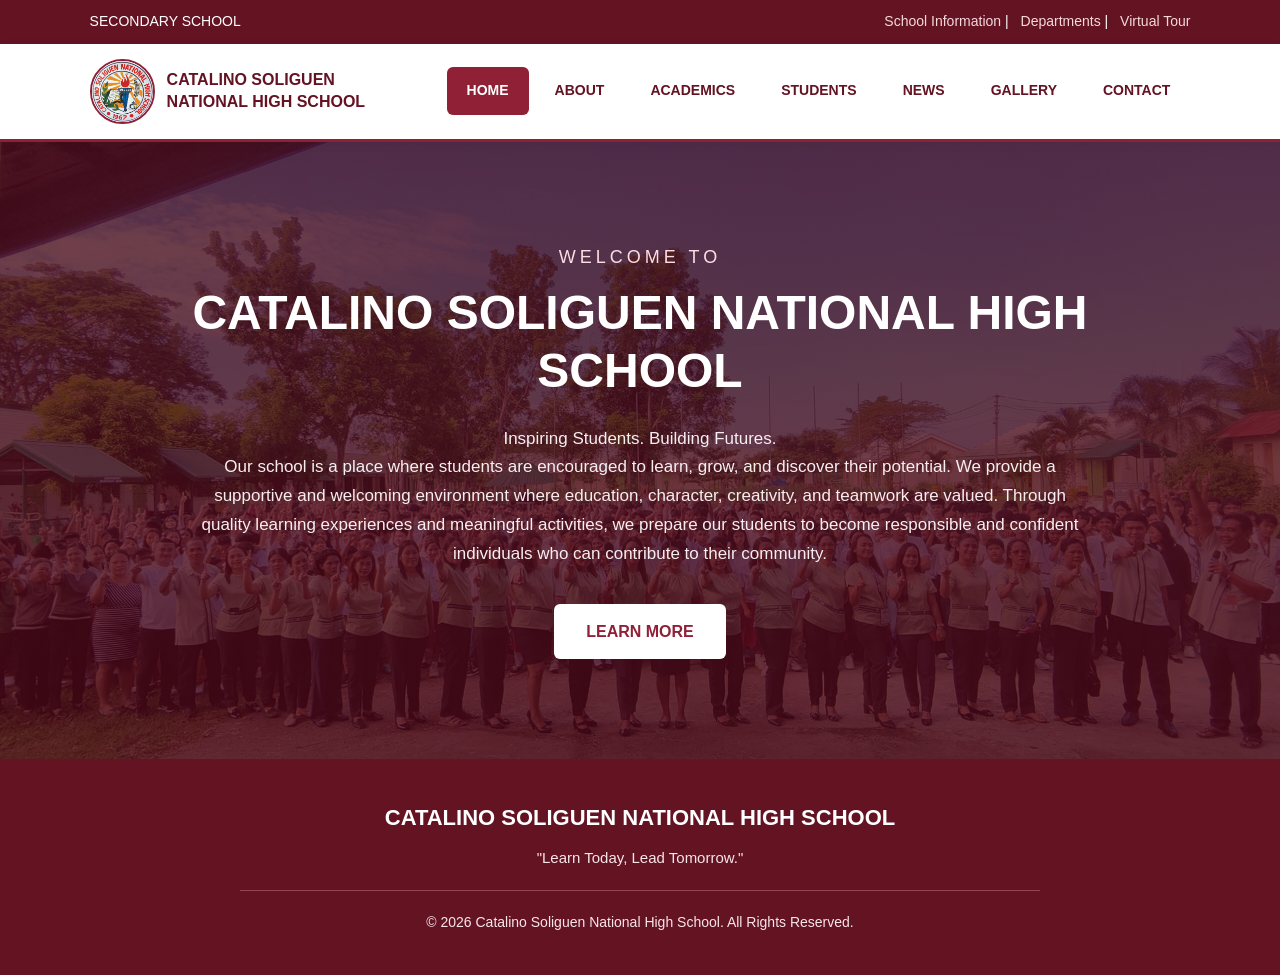
==== index.html @ 2199686e "Add files via upload" ====
<!DOCTYPE html>
<html>
<head>
    <title>Home - Catalino Soliguen National High School</title>
    <link rel="stylesheet" href="style4.css">
</head>
<body>
<div class="top-bar">
    <span>SECONDARY SCHOOL</span>
    <span class="top-links">
        <a href="#">School Information</a> | <a href="#">Departments</a> | <a href="#">Virtual Tour</a>
    </span>
</div>
<header>
    <div class="logo">
        <img src="mylogo.jpg" alt="School Logo">
        <div class="logo-text">CATALINO SOLIGUEN<br>NATIONAL HIGH SCHOOL</div>
    </div>
    <nav>
        <a href="index.html" class="active">HOME</a>
        <a href="about.html">ABOUT</a>
        <a href="academics.html">ACADEMICS</a>
        <a href="students.html">STUDENTS</a>
        <a href="news.html">NEWS</a>
        <a href="gallery.html">GALLERY</a>
        <a href="contact.html">CONTACT</a>
    </nav>
</header>
<section class="hero">
    <div class="hero-content">
        <p class="hero-small">WELCOME TO</p>
        <h2>CATALINO SOLIGUEN NATIONAL HIGH SCHOOL</h2>
        <p class="hero-text">
            Inspiring Students. Building Futures.<br>
            Our school is a place where students are encouraged to learn, grow, and discover their potential.
            We provide a supportive and welcoming environment where education, character, creativity, and teamwork are valued.
            Through quality learning experiences and meaningful activities, we prepare our students to become responsible and
            confident individuals who can contribute to their community.
        </p>
        <div class="hero-buttons">
            <a href="about.html">LEARN MORE</a>
        </div>
    </div>
</section>
<footer>
    <h2>CATALINO SOLIGUEN NATIONAL HIGH SCHOOL</h2>
    <p>"Learn Today, Lead Tomorrow."</p>
    <hr>
    <p class="copyright">© 2026 Catalino Soliguen National High School. All Rights Reserved.</p>
</footer>
</body>
</html>
---- style4.css ----
/* ==========================================
   CATALINO SOLIGUEN NATIONAL HIGH SCHOOL
   PROFESSIONAL WEBSITE STYLES
   ========================================== */

/* ------------------------------------------
   1. GLOBAL RESETS & BASE STYLES
   ------------------------------------------ */
* {
    margin: 0;
    padding: 0;
    box-sizing: border-box;
}

html {
    scroll-behavior: smooth;
}

body {
    font-family: 'Segoe UI', Roboto, Arial, sans-serif;
    background: #f9f6f7;
    color: #333;
    line-height: 1.7;
}

a {
    text-decoration: none;
}

img {
    max-width: 100%;
    height: auto;
}

/* ------------------------------------------
   2. TOP BAR
   ------------------------------------------ */
.top-bar {
    background: #641323;
    color: #fff;
    padding: 10px 7%;
    display: flex;
    justify-content: space-between;
    align-items: center;
    font-size: 14px;
}

.top-links a {
    color: #f5d9dd;
    margin-left: 8px;
}

.top-links a:hover {
    color: #fff;
    text-decoration: underline;
}

/* ------------------------------------------
   3. HEADER & LOGO
   ------------------------------------------ */
header {
    background: #fff;
    padding: 15px 7%;
    display: flex;
    justify-content: space-between;
    align-items: center;
    border-bottom: 3px solid #8f2035;
    box-shadow: 0 2px 10px rgba(0,0,0,0.06);
    position: sticky;
    top: 0;
    z-index: 100;
}

.logo {
    display: flex;
    align-items: center;
    gap: 12px;
}

.logo img {
    width: 65px;
    height: 65px;
    border-radius: 50%;
    border: 2px solid #8f2035;
    object-fit: cover;
}

.logo-text {
    color: #641323;
    font-size: 16px;
    font-weight: 700;
    line-height: 1.4;
}

/* ------------------------------------------
   4. NAVIGATION — UNIFORM BUTTONS
   ------------------------------------------ */
nav {
    display: flex;
    gap: 6px;
    flex-wrap: wrap;
}

nav a {
    padding: 12px 20px;
    font-size: 14px;
    font-weight: 600;
    color: #641323;
    border-radius: 6px;
    transition: all 0.25s ease;
    white-space: nowrap;
}

nav a:hover {
    background: #f8e6e9;
    color: #641323;
}

nav a.active {
    background: #8f2035;
    color: #fff;
}

nav a.active:hover {
    background: #641323;
}

/* ------------------------------------------
   5. HOME HERO SECTION
   ------------------------------------------ */
.hero {
    background: linear-gradient(rgba(75, 8, 23, 0.78), rgba(75, 8, 23, 0.78)), url("school.jpg");
    background-size: cover;
    background-position: center;
    padding: 100px 7%;
    min-height: 600px;
    display: flex;
    align-items: center;
    justify-content: center;
    text-align: center;
    color: #fff;
}

.hero-content {
    max-width: 900px;
}

.hero-small {
    font-size: 18px;
    letter-spacing: 4px;
    color: #fcdde1;
    margin-bottom: 12px;
}

.hero h2 {
    font-size: 48px;
    line-height: 1.2;
    margin-bottom: 25px;
}

.hero-text {
    font-size: 17px;
    color: #f8eef0;
    margin-bottom: 35px;
}

.hero-buttons a {
    display: inline-block;
    padding: 14px 32px;
    background: #fff;
    color: #8f2035;
    font-weight: 700;
    border-radius: 6px;
    transition: all 0.3s ease;
}

.hero-buttons a:hover {
    background: #f8e6e9;
    transform: translateY(-3px);
    box-shadow: 0 6px 18px rgba(0,0,0,0.15);
}

/* ------------------------------------------
   6. PAGE BANNER — ALL PAGES IDENTICAL
   ------------------------------------------ */
.page-banner {
    background: #8f2035;
    color: #fff;
    padding: 60px 20px;
    min-height: 200px;
    display: flex;
    flex-direction: column;
    justify-content: center;
    align-items: center;
    text-align: center;
}

.page-banner h1 {
    font-size: 44px;
    margin-bottom: 8px;
}

.page-banner h2 {
    font-size: 32px;
    margin-bottom: 8px;
}

.page-banner p {
    font-size: 17px;
    color: #fce8eb;
}

/* ------------------------------------------
   7. PAGE CONTENT CONTAINER
   ------------------------------------------ */
.page-container {
    max-width: 1200px;
    margin: 0 auto;
    padding: 60px 30px;
}

/* ------------------------------------------
   8. CARDS — UNIFORM STYLE
   ------------------------------------------ */
.card {
    background: #fff;
    padding: 30px;
    border-radius: 12px;
    border-top: 5px solid #8f2035;
    box-shadow: 0 6px 18px rgba(0,0,0,0.06);
    transition: transform 0.3s ease, box-shadow 0.3s ease;
}

.card:hover {
    transform: translateY(-6px);
    box-shadow: 0 12px 30px rgba(0,0,0,0.10);
}

.card h3 {
    color: #641323;
    font-size: 20px;
    margin-bottom: 12px;
}

.card h5 {
    color: #888;
    font-size: 14px;
    font-weight: 500;
    margin-bottom: 10px;
}

.card p {
    color: #555;
    font-size: 15px;
    line-height: 1.8;
}

/* ------------------------------------------
   9. GRID LAYOUTS
   ------------------------------------------ */
.grid-3 {
    display: grid;
    grid-template-columns: repeat(3, 1fr);
    gap: 25px;
}

.grid-2 {
    display: grid;
    grid-template-columns: repeat(2, 1fr);
    gap: 30px;
}

/* ------------------------------------------
   10. STUDENTS PAGE
   ------------------------------------------ */
.program-card {
    background: #fff;
    padding: 40px 25px;
    border-radius: 12px;
    text-align: center;
    border-top: 5px solid #8f2035;
    box-shadow: 0 6px 18px rgba(0,0,0,0.06);
    transition: all 0.3s ease;
}

.program-card:hover {
    transform: translateY(-8px);
    box-shadow: 0 14px 32px rgba(0,0,0,0.10);
}

.program-icon {
    width: 80px;
    height: 80px;
    background: #f8e6e9;
    border-radius: 50%;
    display: flex;
    align-items: center;
    justify-content: center;
    font-size: 36px;
    margin: 0 auto 20px;
}

.program-card h3 {
    color: #641323;
    font-size: 18px;
    margin-bottom: 10px;
}

.program-card p {
    color: #555;
    font-size: 14px;
    line-height: 1.7;
}

/* ------------------------------------------
   11. ABOUT PAGE
   ------------------------------------------ */
.about-intro {
    text-align: center;
    max-width: 800px;
    margin: 0 auto 50px;
}

.about-intro h2 {
    color: #641323;
    font-size: 32px;
    margin-bottom: 15px;
}

.about-intro p {
    font-size: 16px;
    color: #555;
    line-height: 1.8;
}

.about-card .about-icon {
    font-size: 40px;
    margin-bottom: 15px;
}

.values-section {
    text-align: center;
    margin-top: 60px;
}

.values-section h2 {
    color: #641323;
    font-size: 30px;
    margin-bottom: 25px;
}

.values {
    display: flex;
    justify-content: center;
    flex-wrap: wrap;
    gap: 12px;
}

.values span {
    background: #8f2035;
    color: #fff;
    padding: 12px 24px;
    border-radius: 30px;
    font-size: 14px;
    font-weight: 600;
    transition: all 0.25s ease;
}

.values span:hover {
    background: #641323;
    transform: translateY(-3px);
}

/* ------------------------------------------
   12. CONTACT PAGE
   ------------------------------------------ */
.contact-info h2,
.contact-form h2 {
    color: #641323;
    font-size: 24px;
    margin-bottom: 25px;
}

.contact-item {
    padding: 18px 0;
    border-bottom: 1px solid #eee;
}

.contact-item:last-child {
    border-bottom: none;
}

.contact-item strong {
    display: block;
    color: #641323;
    font-size: 16px;
    margin-bottom: 5px;
}

.contact-item p {
    color: #555;
}

.contact-form form {
    display: grid;
    grid-template-columns: 1fr 1fr;
    gap: 15px;
}

.contact-form label {
    color: #444;
    font-size: 14px;
    font-weight: 600;
}

.contact-form input,
.contact-form textarea {
    width: 100%;
    padding: 13px;
    border: 1px solid #ddd;
    border-radius: 6px;
    font-size: 15px;
    outline: none;
}

.contact-form input:focus,
.contact-form textarea:focus {
    border-color: #8f2035;
    box-shadow: 0 0 0 3px #f8e6e9;
}

.contact-form textarea {
    min-height: 150px;
    resize: vertical;
}

.full-width {
    grid-column: 1 / -1;
}

.contact-form button {
    grid-column: 1 / -1;
    padding: 14px;
    background: #8f2035;
    color: #fff;
    border: none;
    border-radius: 6px;
    font-size: 15px;
    font-weight: 700;
    cursor: pointer;
    transition: all 0.25s ease;
}

.contact-form button:hover {
    background: #641323;
    transform: translateY(-2px);
}

/* ------------------------------------------
   13. MAP SECTION
   ------------------------------------------ */
.map-section {
    max-width: 1200px;
    margin: 0 auto 60px;
    padding: 0 30px;
}

.map-section h2 {
    color: #641323;
    text-align: center;
    font-size: 28px;
    margin-bottom: 20px;
}

.map-placeholder {
    min-height: 250px;
    background: #f1f1f1;
    border-radius: 12px;
    display: flex;
    flex-direction: column;
    align-items: center;
    justify-content: center;
    color: #8f2035;
    font-size: 40px;
}

.map-placeholder p {
    font-size: 16px;
    font-weight: 600;
    margin-top: 8px;
}

.map-placeholder small {
    font-size: 13px;
    color: #777;
}

/* ------------------------------------------
   14. GALLERY PAGE
   ------------------------------------------ */
.gallery-page h2 {
    text-align: center;
    color: #641323;
    font-size: 32px;
    margin-bottom: 30px;
}

.gallery-page h3 {
    text-align: center;
    color: #641323;
    font-size: 20px;
    margin: 40px 0 20px;
}

.gallery-grid {
    display: grid;
    grid-template-columns: repeat(3, 1fr);
    gap: 20px;
}

.gallery-item {
    border-radius: 10px;
    overflow: hidden;
    box-shadow: 0 4px 12px rgba(0,0,0,0.08);
    transition: transform 0.3s ease;
}

.gallery-item:hover {
    transform: translateY(-5px);
}

.gallery-item img {
    width: 100%;
    height: 220px;
    object-fit: cover;
    display: block;
}

/* ------------------------------------------
   15. FOOTER
   ------------------------------------------ */
footer {
    background: #641323;
    color: #fff;
    padding: 40px 20px;
    text-align: center;
}

footer h2 {
    font-size: 22px;
    margin-bottom: 8px;
}

footer p {
    color: #f8e6e9;
    font-size: 15px;
}

footer hr {
    max-width: 800px;
    margin: 20px auto;
    border: none;
    border-top: 1px solid #994455;
}

footer .copyright {
    font-size: 14px;
    margin-top: 10px;
}

/* ------------------------------------------
   16. RESPONSIVE DESIGN
   ------------------------------------------ */
@media (max-width: 1000px) {
    header {
        flex-direction: column;
        gap: 15px;
        padding: 15px;
    }
    .grid-3, .gallery-grid {
        grid-template-columns: repeat(2, 1fr);
    }
    .grid-2 {
        grid-template-columns: 1fr;
    }
}

@media (max-width: 650px) {
    .top-bar {
        flex-direction: column;
        gap: 5px;
        text-align: center;
    }
    .hero h2 {
        font-size: 30px;
    }
    .page-banner h1 {
        font-size: 30px;
    }
    .grid-3, .gallery-grid {
        grid-template-columns: 1fr;
    }
    .contact-form form {
        grid-template-columns: 1fr;
    }
    nav a {
        padding: 10px 14px;
        font-size: 13px;
    }
}
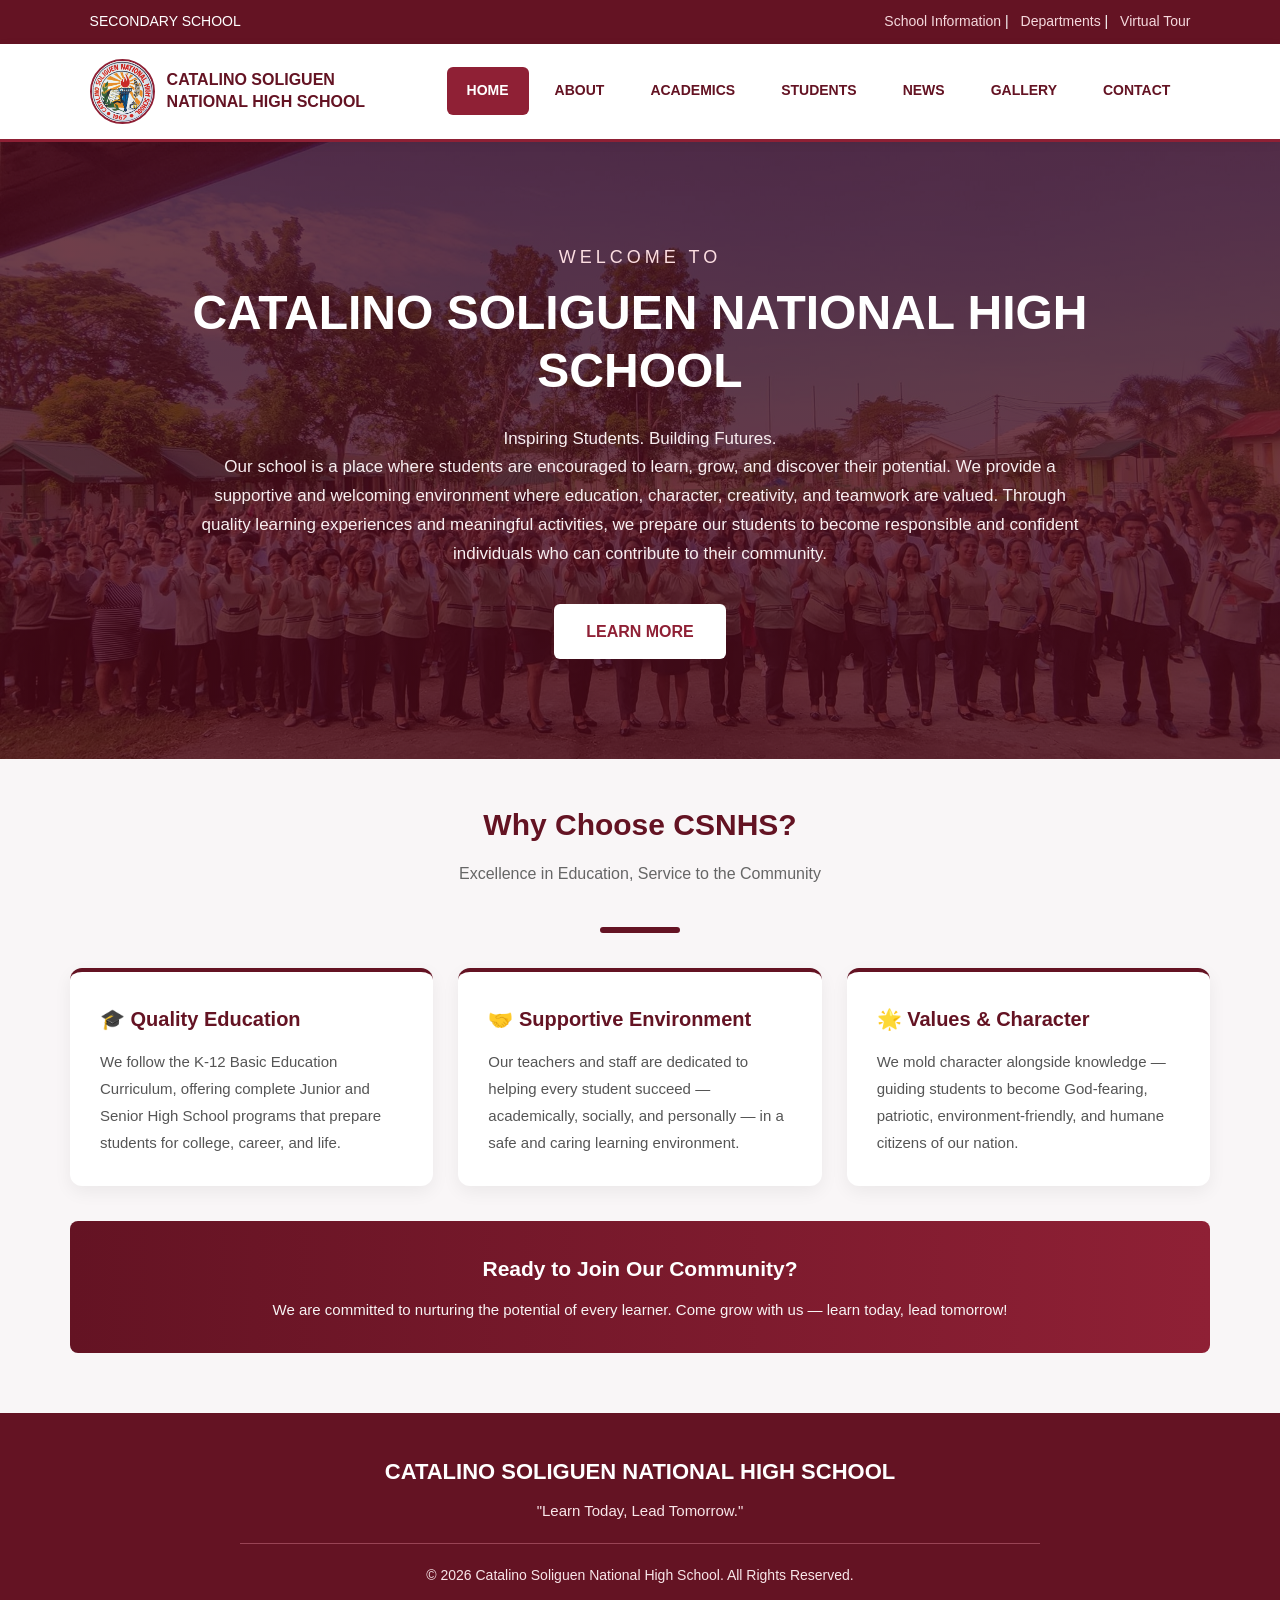
==== commit e403f2b0: "Update index.html" ====
--- a/index.html
+++ b/index.html
@@ -42,6 +42,39 @@
         </div>
     </div>
 </section>
+
+<!-- ✅ NEW SECTION ADDED RIGHT HERE -->
+<section class="page-container" style="padding-top:40px;">
+
+    <h2 style="text-align:center; color:#641323; font-size:30px; margin-bottom:10px;">Why Choose CSNHS?</h2>
+    <p style="text-align:center; color:#666; font-size:16px; margin-bottom:40px;">Excellence in Education, Service to the Community</p>
+    <hr style="width:80px; border:3px solid #641323; margin:0 auto 35px; border-radius:3px;">
+
+    <div style="display:grid; grid-template-columns:repeat(3, 1fr); gap:25px;">
+        <div class="card" style="border-top:4px solid #641323;">
+            <h3 style="color:#641323; margin-top:0;">🎓 Quality Education</h3>
+            <p style="color:#555; line-height:1.8;">We follow the K-12 Basic Education Curriculum, offering complete Junior and Senior High School programs that prepare students for college, career, and life.</p>
+        </div>
+
+        <div class="card" style="border-top:4px solid #641323;">
+            <h3 style="color:#641323; margin-top:0;">🤝 Supportive Environment</h3>
+            <p style="color:#555; line-height:1.8;">Our teachers and staff are dedicated to helping every student succeed — academically, socially, and personally — in a safe and caring learning environment.</p>
+        </div>
+
+        <div class="card" style="border-top:4px solid #641323;">
+            <h3 style="color:#641323; margin-top:0;">🌟 Values & Character</h3>
+            <p style="color:#555; line-height:1.8;">We mold character alongside knowledge — guiding students to become God-fearing, patriotic, environment-friendly, and humane citizens of our nation.</p>
+        </div>
+    </div>
+
+    <div style="background:linear-gradient(to right, #641323, #8f2035); color:#fff; padding:30px; border-radius:8px; text-align:center; margin-top:35px;">
+        <h3 style="margin:0 0 10px 0; font-size:21px;">Ready to Join Our Community?</h3>
+        <p style="margin:0; font-size:15px; opacity:0.95;">We are committed to nurturing the potential of every learner. Come grow with us — learn today, lead tomorrow!</p>
+    </div>
+
+</section>
+<!-- ✅ END OF NEW SECTION -->
+
 <footer>
     <h2>CATALINO SOLIGUEN NATIONAL HIGH SCHOOL</h2>
     <p>"Learn Today, Lead Tomorrow."</p>
@@ -49,4 +82,4 @@
     <p class="copyright">© 2026 Catalino Soliguen National High School. All Rights Reserved.</p>
 </footer>
 </body>
-</html>+</html>
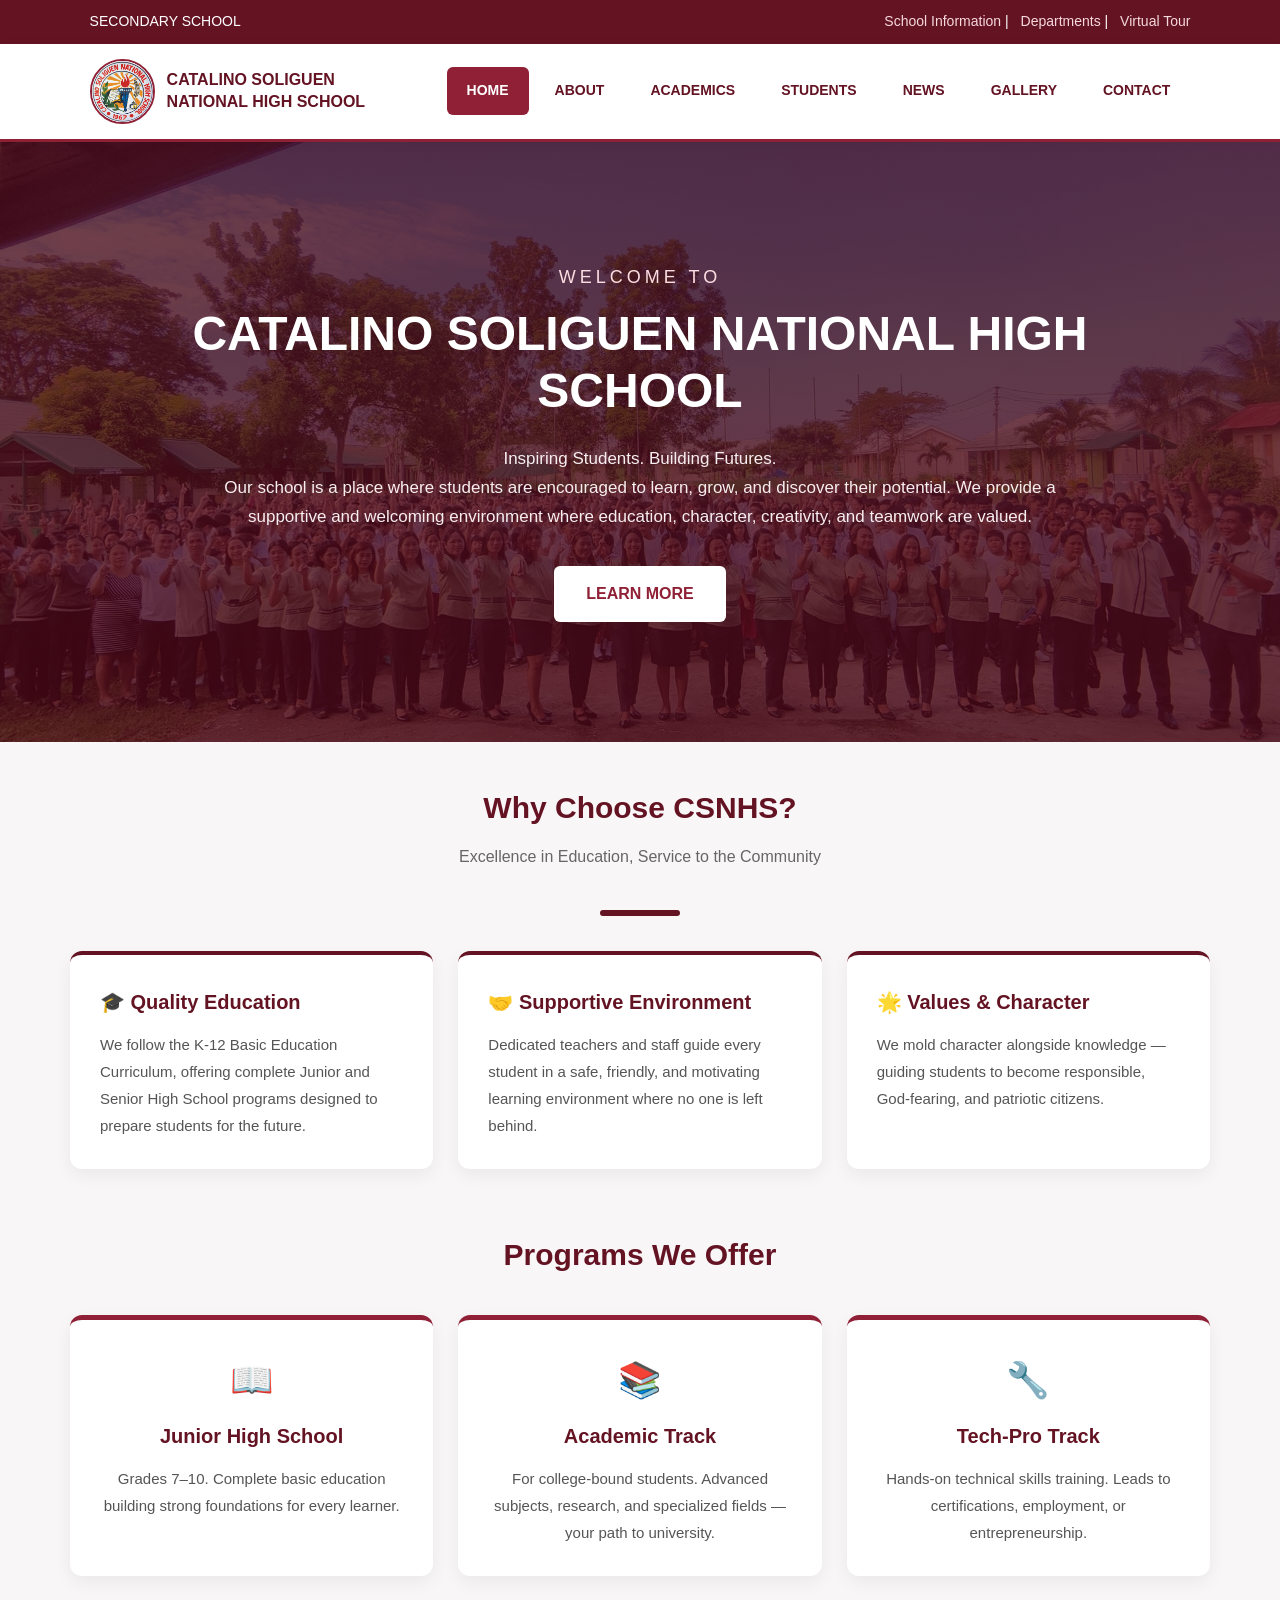
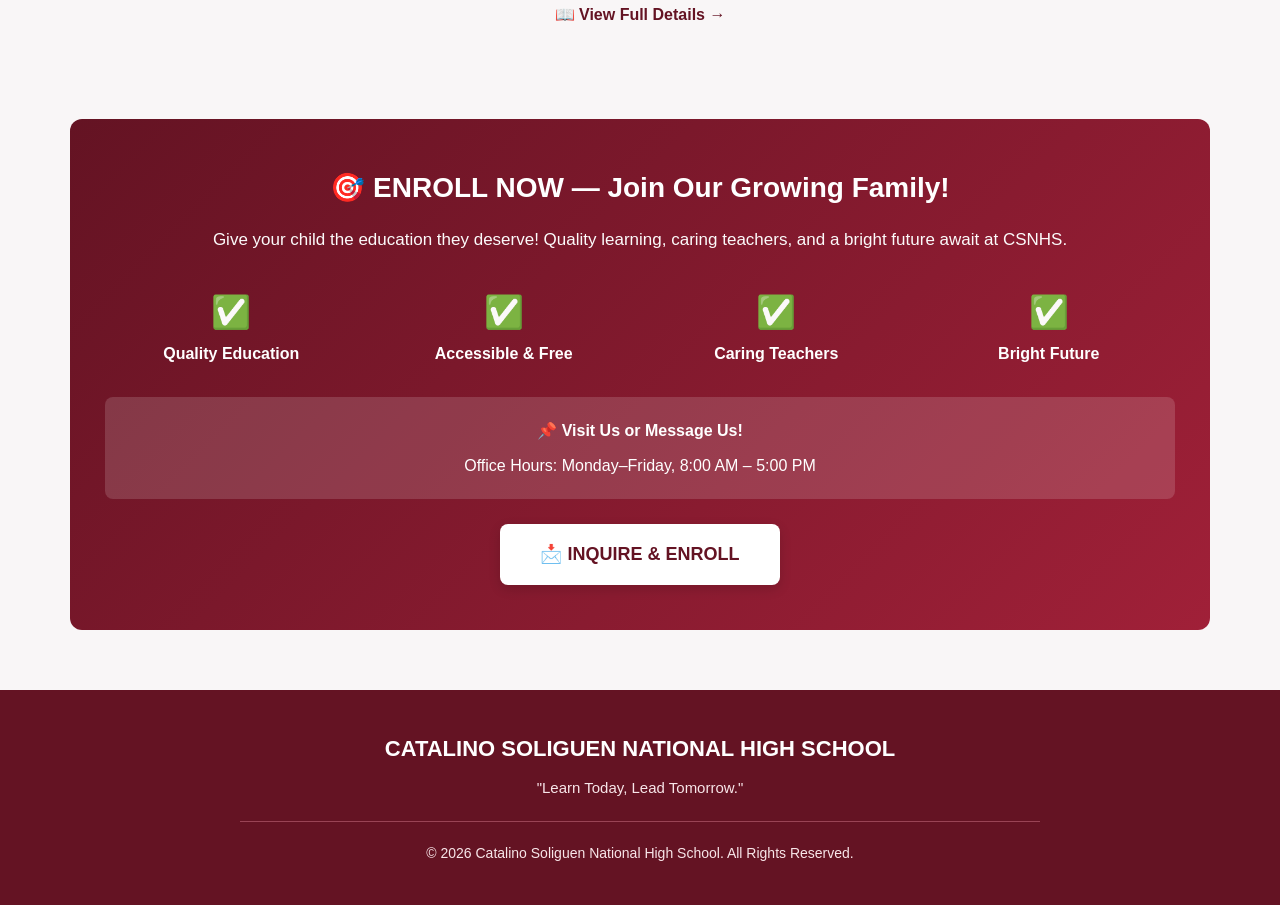
==== commit f20513e4: "Update index.html" ====
--- a/index.html
+++ b/index.html
@@ -34,8 +34,6 @@
             Inspiring Students. Building Futures.<br>
             Our school is a place where students are encouraged to learn, grow, and discover their potential.
             We provide a supportive and welcoming environment where education, character, creativity, and teamwork are valued.
-            Through quality learning experiences and meaningful activities, we prepare our students to become responsible and
-            confident individuals who can contribute to their community.
         </p>
         <div class="hero-buttons">
             <a href="about.html">LEARN MORE</a>
@@ -43,9 +41,7 @@
     </div>
 </section>
 
-<!-- ✅ NEW SECTION ADDED RIGHT HERE -->
 <section class="page-container" style="padding-top:40px;">
-
     <h2 style="text-align:center; color:#641323; font-size:30px; margin-bottom:10px;">Why Choose CSNHS?</h2>
     <p style="text-align:center; color:#666; font-size:16px; margin-bottom:40px;">Excellence in Education, Service to the Community</p>
     <hr style="width:80px; border:3px solid #641323; margin:0 auto 35px; border-radius:3px;">
@@ -53,27 +49,64 @@
     <div style="display:grid; grid-template-columns:repeat(3, 1fr); gap:25px;">
         <div class="card" style="border-top:4px solid #641323;">
             <h3 style="color:#641323; margin-top:0;">🎓 Quality Education</h3>
-            <p style="color:#555; line-height:1.8;">We follow the K-12 Basic Education Curriculum, offering complete Junior and Senior High School programs that prepare students for college, career, and life.</p>
+            <p style="color:#555; line-height:1.8;">We follow the K-12 Basic Education Curriculum, offering complete Junior and Senior High School programs designed to prepare students for the future.</p>
         </div>
-
         <div class="card" style="border-top:4px solid #641323;">
             <h3 style="color:#641323; margin-top:0;">🤝 Supportive Environment</h3>
-            <p style="color:#555; line-height:1.8;">Our teachers and staff are dedicated to helping every student succeed — academically, socially, and personally — in a safe and caring learning environment.</p>
+            <p style="color:#555; line-height:1.8;">Dedicated teachers and staff guide every student in a safe, friendly, and motivating learning environment where no one is left behind.</p>
         </div>
-
         <div class="card" style="border-top:4px solid #641323;">
             <h3 style="color:#641323; margin-top:0;">🌟 Values & Character</h3>
-            <p style="color:#555; line-height:1.8;">We mold character alongside knowledge — guiding students to become God-fearing, patriotic, environment-friendly, and humane citizens of our nation.</p>
+            <p style="color:#555; line-height:1.8;">We mold character alongside knowledge — guiding students to become responsible, God-fearing, and patriotic citizens.</p>
         </div>
     </div>
+</section>
 
-    <div style="background:linear-gradient(to right, #641323, #8f2035); color:#fff; padding:30px; border-radius:8px; text-align:center; margin-top:35px;">
-        <h3 style="margin:0 0 10px 0; font-size:21px;">Ready to Join Our Community?</h3>
-        <p style="margin:0; font-size:15px; opacity:0.95;">We are committed to nurturing the potential of every learner. Come grow with us — learn today, lead tomorrow!</p>
+<section class="page-container" style="padding-top:0;">
+    <h2 style="text-align:center; color:#641323; font-size:30px; margin-bottom:35px;">Programs We Offer</h2>
+    <div style="display:grid; grid-template-columns:repeat(3, 1fr); gap:25px;">
+        <div class="card" style="text-align:center;">
+            <div style="font-size:35px; margin-bottom:10px;">📖</div>
+            <h3 style="color:#641323; margin-top:0;">Junior High School</h3>
+            <p style="color:#555; line-height:1.8;">Grades 7–10. Complete basic education building strong foundations for every learner.</p>
+        </div>
+        <div class="card" style="text-align:center;">
+            <div style="font-size:35px; margin-bottom:10px;">📚</div>
+            <h3 style="color:#641323; margin-top:0;">Academic Track</h3>
+            <p style="color:#555; line-height:1.8;">For college-bound students. Advanced subjects, research, and specialized fields — your path to university.</p>
+        </div>
+        <div class="card" style="text-align:center;">
+            <div style="font-size:35px; margin-bottom:10px;">🔧</div>
+            <h3 style="color:#641323; margin-top:0;">Tech-Pro Track</h3>
+            <p style="color:#555; line-height:1.8;">Hands-on technical skills training. Leads to certifications, employment, or entrepreneurship.</p>
+        </div>
     </div>
+    <p style="text-align:center; margin-top:25px;">
+        <a href="academics.html" style="color:#641323; font-weight:bold;">📖 View Full Details →</a>
+    </p>
+</section>
 
+<section class="page-container" style="padding-top:0;">
+    <div style="background:linear-gradient(135deg, #641323, #a02038); color:#fff; padding:45px 35px; border-radius:12px; margin-top:30px;">
+        <h2 style="text-align:center; margin:0 0 15px 0; font-size:28px;">🎯 ENROLL NOW — Join Our Growing Family!</h2>
+        <p style="text-align:center; font-size:17px; opacity:0.98; margin:0 0 30px 0;">
+            Give your child the education they deserve! Quality learning, caring teachers, and a bright future await at CSNHS.
+        </p>
+        <div style="display:grid; grid-template-columns:repeat(4, 1fr); gap:20px; margin-bottom:30px;">
+            <div style="text-align:center;"><div style="font-size:32px;">✅</div><div style="font-weight:bold;">Quality Education</div></div>
+            <div style="text-align:center;"><div style="font-size:32px;">✅</div><div style="font-weight:bold;">Accessible & Free</div></div>
+            <div style="text-align:center;"><div style="font-size:32px;">✅</div><div style="font-weight:bold;">Caring Teachers</div></div>
+            <div style="text-align:center;"><div style="font-size:32px;">✅</div><div style="font-weight:bold;">Bright Future</div></div>
+        </div>
+        <div style="background:rgba(255,255,255,0.15); padding:20px; border-radius:8px; text-align:center; margin-bottom:25px;">
+            <p style="margin:0; font-size:16px;"><strong>📌 Visit Us or Message Us!</strong></p>
+            <p style="margin:8px 0 0 0;">Office Hours: Monday–Friday, 8:00 AM – 5:00 PM</p>
+        </div>
+        <div style="text-align:center;">
+            <a href="contact.html" style="display:inline-block; padding:15px 40px; background:#fff; color:#641323; border-radius:8px; font-size:18px; font-weight:bold; text-decoration:none; box-shadow:0 4px 12px rgba(0,0,0,0.15);">📩 INQUIRE & ENROLL</a>
+        </div>
+    </div>
 </section>
-<!-- ✅ END OF NEW SECTION -->
 
 <footer>
     <h2>CATALINO SOLIGUEN NATIONAL HIGH SCHOOL</h2>
